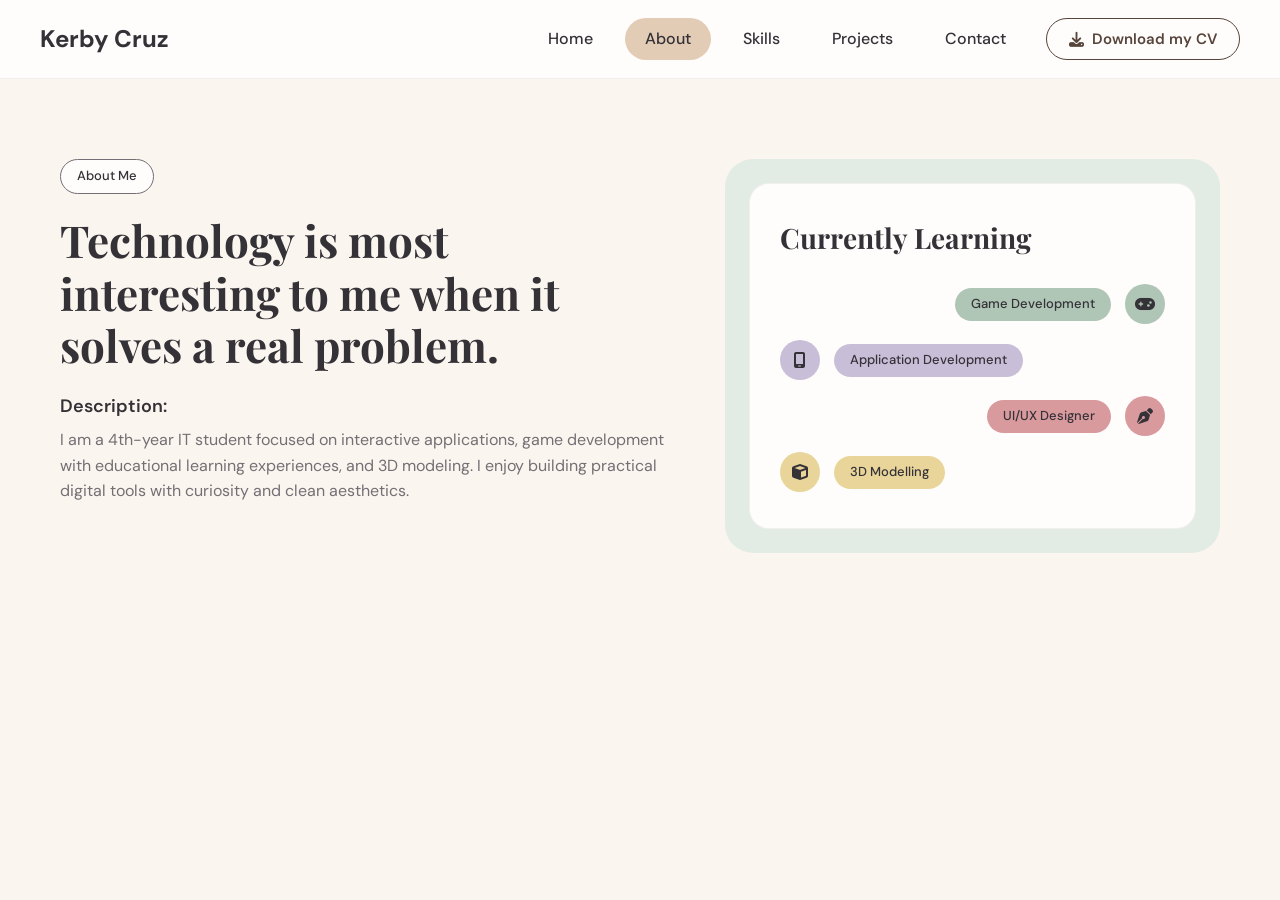
==== about.html @ ebe2f604 "Initial portfolio commit" ====
<!DOCTYPE html>
<html lang="en">
<head>
    <meta charset="UTF-8">
    <meta name="viewport" content="width=device-width, initial-scale=1.0">
    <title>Kerby Cruz - About</title>
    
    <!-- Link to your stylesheet -->
    <link rel="stylesheet" href="style.css">
    
    <!-- Font Awesome for UI and circle icons -->
    <link rel="stylesheet" href="https://cdnjs.cloudflare.com/ajax/libs/font-awesome/6.4.0/css/all.min.css">
</head>
<body>

    <!-- ============================================================
         NAVIGATION BAR
         - "About" retains the active warm brown pill highlight
    ============================================================ -->
    <nav id="navbar">
        <div class="logo">
            <a href="index.html">Kerby Cruz</a>
        </div>

        <div class="nav-links">
            <a href="index.html" class="nav-item">Home</a>
            <a href="about.html" class="nav-item active">About</a>
            <a href="skills.html" class="nav-item">Skills</a>
            <a href="projects.html" class="nav-item">Projects</a>
            <a href="contact.html" class="nav-item">Contact</a>

            <!-- Download CV button -->
            <a href="#" class="btn-nav" download>
                <i class="fa-solid fa-download"></i> Download my CV
            </a>
        </div>
    </nav>

    <!-- ============================================================
         ABOUT SECTION
         - Left Column: Headline and introduction
         - Right Column: "Currently Learning" card with icons inside circles
    ============================================================ -->
    <main class="container about-grid">
        
        <!-- Left Column: Biography -->
        <div class="about-content">
            <span class="pill outline">About Me</span>
            <h2>Technology is most interesting to me when it solves a real problem.</h2>
            
            <p class="description-label">Description:</p>
            <p class="description-text">
                I am a 4th-year IT student focused on interactive applications, 
                game development with educational learning experiences, and 3D modeling. 
                I enjoy building practical digital tools with curiosity and clean aesthetics.
            </p>
        </div>

        <!-- Right Column: Currently Learning Nested Card -->
        <div class="learning-outer-card">
            <div class="learning-inner-card">
                <h3>Currently Learning</h3>

                <div class="learning-list">
                    <!-- 1. Game Development (Green Circle + Gamepad Icon) -->
                    <div class="learning-row align-right">
                        <span class="pill green">Game Development</span>
                        <span class="dot dot-green" title="Game Development">
                            <i class="fa-solid fa-gamepad"></i>
                        </span>
                    </div>

                    <!-- 2. Application Development (Purple Circle + Mobile App Icon) -->
                    <div class="learning-row align-left">
                        <span class="dot dot-purple" title="Application Development">
                            <i class="fa-solid fa-mobile-screen"></i>
                        </span>
                        <span class="pill purple">Application Development</span>
                    </div>

                    <!-- 3. UI/UX Designer (Pink Circle + Pen Nib / Vector Icon) -->
                    <div class="learning-row align-right">
                        <span class="pill pink">UI/UX Designer</span>
                        <span class="dot dot-pink" title="UI/UX Designer">
                            <i class="fa-solid fa-pen-nib"></i>
                        </span>
                    </div>

                    <!-- 4. 3D Modelling (Yellow Circle + 3D Cube Icon) -->
                    <div class="learning-row align-left">
                        <span class="dot dot-yellow" title="3D Modelling">
                            <i class="fa-solid fa-cube"></i>
                        </span>
                        <span class="pill yellow">3D Modelling</span>
                    </div>
                </div>
            </div>
        </div>

    </main>

    <!-- Connect script.js for nav active link handling -->
    <script src="script.js"></script>
</body>
</html>
---- style.css ----
/* ==========================================================================
   1. EXTERNAL FONTS & DESIGN SYSTEM TOKENS
   ========================================================================== */

/* Import Google Fonts: DM Sans for body/UI and Playfair Display for editorial headings */
@import url('https://fonts.googleapis.com/css2?family=DM+Sans:wght@400;500;600;700&family=Playfair+Display:wght@700&display=swap');

:root {
    /* --- Main Brand Palette[cite: 11] --- */
    --warm-cream: #FAF6EF;      /* Default page background */
    --soft-white: #FFFDFC;      /* Cards, navbar, and container surfaces */
    --charcoal: #343137;        /* Primary heading and body text color */
    --muted-gray: #756E74;      /* Subtitles, secondary text, and subtle borders */
    --dark-brown: #57443A;      /* Secondary buttons and navigation borders */

    /* --- Pastel Accents[cite: 11] --- */
    --dusty-rose: #D99A9E;      /* Primary buttons, active highlights, and badges */
    --sage-green: #AFC5B5;      /* 3D placeholder background and development cards */
    --soft-lavender: #C9BED8;   /* Tools and creative work cards */
    --butter-yellow: #E9D59A;   /* Highlights, status badges, and cards */

    /* --- Navigation & Card Accent[cite: 15, 24] --- */
    --active-pill: #E2CCB5;     /* Warm tan active pill and card background from Figma */

    /* --- Typography Setup[cite: 12] --- */
    --font-heading: 'Playfair Display', Georgia, serif;
    --font-body: 'DM Sans', -apple-system, BlinkMacSystemFont, sans-serif;

    /* --- Reusable Geometry & Motion Variables --- */
    --radius-sm: 12px;
    --radius-md: 16px;
    --radius-lg: 20px;
    --radius-xl: 24px;
    --radius-pill: 9999px;
    --transition-fast: 0.2s ease;
    --transition-smooth: 0.25s ease;
}

/* ==========================================================================
   2. BASE & RESET STYLES
   ========================================================================== */

*,
*::before,
*::after {
    margin: 0;
    padding: 0;
    box-sizing: border-box;
}

html {
    scroll-behavior: smooth;
}

body {
    background-color: var(--warm-cream);
    color: var(--charcoal);
    font-family: var(--font-body);
    font-weight: 400; /* Regular body weight (18px)[cite: 12] */
    font-size: 18px;
    line-height: 1.6;
    -webkit-font-smoothing: antialiased;
}

/* Headings Base Hierarchy[cite: 12] */
h1, h2 {
    font-family: var(--font-heading);
    font-weight: 700;
    color: var(--charcoal);
    line-height: 1.2;
}

h1 {
    font-size: clamp(38px, 5vw, 64px); /* Responsive Hero H1[cite: 12] */
}

h2 {
    font-size: clamp(28px, 4vw, 44px); /* Responsive Section H2[cite: 12] */
}

h3 {
    font-family: var(--font-body);
    font-weight: 700;
    font-size: 28px; /* Project H3[cite: 12] */
    color: var(--charcoal);
    line-height: 1.3;
}

/* Reusable Content Wrapper */
.container {
    width: 100%;
    max-width: 1200px;
    margin: 0 auto;
    padding: 80px 20px;
}

/* ==========================================================================
   3. NAVIGATION BAR (Shared Across All Pages)
   ========================================================================== */

nav {
    display: flex;
    justify-content: space-between;
    align-items: center;
    padding: 18px 40px;
    background-color: var(--soft-white); /* Soft White navbar surface (#FFFDFC)[cite: 11] */
    border-bottom: 1px solid rgba(0, 0, 0, 0.06);
    position: sticky;
    top: 0;
    z-index: 100;
}

.logo {
    font-size: 24px;
    font-weight: 700;
}

.logo a {
    text-decoration: none;
    color: var(--charcoal);
}

.nav-links {
    display: flex;
    gap: 12px;
    align-items: center;
}

/* Base navigation tab link */
.nav-links .nav-item {
    text-decoration: none;
    color: var(--charcoal);
    font-size: 16px; /* Nav text size[cite: 12] */
    font-weight: 500;
    padding: 8px 20px; /* Fixed padding prevents layout shifts on selection */
    border-radius: var(--radius-pill); /* Pill shape matching Figma[cite: 15] */
    transition: background-color var(--transition-smooth), color var(--transition-smooth);
}

.nav-links .nav-item:hover {
    background-color: rgba(226, 204, 181, 0.35);
}

/* Active tab highlight[cite: 15] */
.nav-links .nav-item.active {
    background-color: var(--active-pill);
    color: var(--charcoal);
    font-weight: 500;
}

/* Outlined Download CV button[cite: 13] */
.btn-nav {
    border: 1.5px solid var(--dark-brown);
    color: var(--dark-brown) !important;
    padding: 8px 22px;
    border-radius: var(--radius-pill);
    font-weight: 600; /* SemiBold[cite: 12] */
    font-size: 15px;
    text-decoration: none;
    display: inline-flex;
    align-items: center;
    gap: 8px;
    margin-left: 8px;
    transition: background-color var(--transition-fast), color var(--transition-fast);
}

.btn-nav:hover {
    background-color: var(--dark-brown);
    color: var(--soft-white) !important;
}

/* Dark-filled CV button variation for Detail Pages & Contact (Frame 110 & 112)[cite: 29, 40] */
.btn-nav.filled-dark {
    background-color: var(--dark-brown);
    color: var(--soft-white) !important;
    border: none;
    padding: 10px 24px;
}

.btn-nav.filled-dark:hover {
    background-color: var(--charcoal);
    color: var(--soft-white) !important;
}

/* ==========================================================================
   4. COMMON COMPONENTS (PILLS, TAGS & BUTTONS)
   ========================================================================== */

/* Rounded category pill badges */
.pill {
    display: inline-block;
    padding: 6px 16px;
    border-radius: var(--radius-pill);
    font-size: 13px; /* Tag/Badge text size[cite: 12] */
    font-weight: 500;
    margin-bottom: 20px;
}

.pill.outline {
    background-color: var(--soft-white);
    border: 1px solid var(--muted-gray);
    color: var(--charcoal);
}

/* Warm Tan Header Badge ("My Skills", "My Projects", "Get in touch")[cite: 22, 23, 29] */
.pill.brown-pill {
    background-color: var(--active-pill);
    color: var(--charcoal);
    border: none;
}

/* Accent badge fills[cite: 11] */
.pill.green  { background-color: var(--sage-green); }
.pill.purple { background-color: var(--soft-lavender); }
.pill.pink   { background-color: var(--dusty-rose); }
.pill.yellow { background-color: var(--butter-yellow); }

/* General Call-to-Action Buttons */
.btn {
    display: inline-flex;
    align-items: center;
    gap: 8px;
    padding: 12px 26px;
    border-radius: var(--radius-pill);
    text-decoration: none;
    font-size: 15px; /* Button text size[cite: 12] */
    font-weight: 600; /* SemiBold[cite: 12] */
    cursor: pointer;
    transition: transform var(--transition-fast), opacity var(--transition-fast);
}

.btn:hover {
    transform: translateY(-2px);
    opacity: 0.95;
}

/* Primary Filled Button */
.btn.primary {
    background-color: var(--dusty-rose);
    color: var(--soft-white);
    border: 1px solid var(--dusty-rose);
}

/* Secondary Outlined Button */
.btn.outline {
    background-color: transparent;
    border: 1.5px solid var(--dark-brown);
    color: var(--dark-brown);
}

/* ==========================================================================
   5. HERO SECTION (index.html)[cite: 2]
   ========================================================================== */

.hero-grid {
    display: grid;
    grid-template-columns: 1fr 1fr;
    gap: 50px;
    align-items: center;
    min-height: calc(100vh - 120px);
}

.hero-content h1 {
    margin-bottom: 24px;
}

.hero-content p {
    color: var(--muted-gray);
    font-size: 18px;
    max-width: 500px;
}

.hero-buttons {
    display: flex;
    gap: 15px;
    margin-top: 35px;
    margin-bottom: 45px;
    flex-wrap: wrap;
}

.hero-footer {
    display: flex;
    gap: 30px;
    font-size: 12px; /* Caption text size[cite: 12] */
    color: var(--muted-gray);
    text-transform: uppercase;
    letter-spacing: 0.5px;
}

/* Hero Showcase Placeholder Frame */
.image-placeholder {
    width: 100%;
    height: 420px;
    border-radius: var(--radius-md);
    display: flex;
    flex-direction: column;
    justify-content: center;
    align-items: center;
    overflow: hidden;
}

/* Image styling when replacing the placeholder icon */
.hero-image img,
.hero-img {
    width: 100%;
    height: 420px;
    object-fit: cover;
    border-radius: var(--radius-md);
    display: block;
}

.green-bg {
    background-color: var(--sage-green);
    border-radius: var(--radius-md);
}

.green-bg .fa-image {
    background: var(--charcoal);
    color: var(--soft-white);
    padding: 35px;
    border-radius: var(--radius-lg);
    margin-bottom: 12px;
}

.green-bg p {
    font-size: 14px;
    font-weight: 600;
    letter-spacing: 1px;
}

/* ==========================================================================
   6. ABOUT & LEARNING SECTION (about.html)[cite: 21, 34]
   ========================================================================== */

.about-grid {
    display: grid;
    grid-template-columns: 1.1fr 0.9fr;
    gap: 60px;
    align-items: start;
}

.about-content h2 {
    margin-bottom: 20px;
}

.description-label {
    font-weight: 600;
    margin-top: 18px;
    margin-bottom: 6px;
    color: var(--charcoal);
}

.description-text {
    color: var(--muted-gray);
    font-size: 16px;
    line-height: 1.6;
}

/* Currently Learning Nested Card Frame[cite: 21] */
.learning-outer-card {
    background-color: #E2ECE5; /* Soft mint outer layer[cite: 21] */
    padding: 24px;
    border-radius: 28px;
}

.learning-inner-card {
    background-color: var(--soft-white);
    border: 1px solid rgba(0, 0, 0, 0.05);
    padding: 36px 30px;
    border-radius: var(--radius-lg);
}

.learning-inner-card h3 {
    font-family: var(--font-heading);
    font-size: 28px;
    font-weight: 700;
    margin-bottom: 28px;
}

.learning-list {
    display: flex;
    flex-direction: column;
    gap: 16px;
}

.learning-row {
    display: flex;
    align-items: center;
    gap: 14px;
}

.learning-row.align-right {
    justify-content: flex-end;
}

.learning-row.align-left {
    justify-content: flex-start;
}

.learning-row .pill {
    margin-bottom: 0;
}

/* Decorative Circles with Centered Font Awesome Icons[cite: 21, 34] */
.dot {
    width: 40px;
    height: 40px;
    border-radius: 50%;
    display: inline-flex;
    align-items: center;
    justify-content: center;
    flex-shrink: 0;
    color: var(--charcoal);
    font-size: 16px;
    transition: transform var(--transition-fast);
}

.dot:hover {
    transform: scale(1.1);
}

.dot-green  { background-color: var(--sage-green); }
.dot-purple { background-color: var(--soft-lavender); }
.dot-pink   { background-color: var(--dusty-rose); }
.dot-yellow { background-color: var(--butter-yellow); }

/* ==========================================================================
   7. SKILLS & TECHNOLOGIES SECTION (skills.html)[cite: 22]
   ========================================================================== */

#skills-page h2 {
    margin-top: 10px;
    margin-bottom: 45px;
}

.skills-grid {
    display: grid;
    grid-template-columns: repeat(2, 1fr);
    gap: 40px;
    padding-left: 10px; /* Accommodates the offset background shadow layer */
}

/* Base Stacked Skill Card[cite: 22] */
.skill-card {
    position: relative;
    border: 1.5px solid var(--charcoal);
    border-radius: var(--radius-xl);
    padding: 35px 40px;
    min-height: 240px;
    z-index: 1;
    display: flex;
    flex-direction: column;
}

/* Underlying Shadow Layer recreating the down-and-left layered effect[cite: 22] */
.skill-card::before {
    content: '';
    position: absolute;
    top: 10px;
    left: -10px;
    width: 100%;
    height: 100%;
    border: 1.5px solid var(--charcoal);
    border-radius: var(--radius-xl);
    background-color: inherit;
    z-index: -1;
}

/* Card Accent Fills[cite: 22] */
.card-green  { background-color: var(--sage-green); }
.card-purple { background-color: var(--soft-lavender); }
.card-yellow { background-color: var(--butter-yellow); }
.card-pink   { background-color: var(--dusty-rose); }

.skill-card h3 {
    font-size: 20px;
    font-weight: 700;
    letter-spacing: 0.5px;
    margin-bottom: 24px;
    text-align: center;
}

.skill-card ul {
    list-style-type: disc;
    padding-left: 20px;
    font-size: 16px;
    line-height: 1.8;
}

/* Two-column layout inside Tools card[cite: 22] */
.skill-card .two-col {
    display: grid;
    grid-template-columns: 1fr 1fr;
    gap: 20px;
    list-style-type: none;
    padding-left: 0;
}

.skill-card .two-col div {
    list-style-type: disc;
    padding-left: 20px;
}

.empty-card {
    min-height: 240px;
}

/* ==========================================================================
   8. PROJECTS SECTION & GALLERIES (projects.html)[cite: 23, 24, 25, 26]
   ========================================================================== */

.project-group {
    margin-top: 40px;
    margin-bottom: 70px;
}

.project-group-title {
    font-family: var(--font-heading);
    font-size: 38px;
    font-weight: 700;
    margin-bottom: 28px;
    color: var(--charcoal);
    letter-spacing: 0.5px;
}

.projects-grid {
    display: grid;
    grid-template-columns: repeat(3, 1fr);
    gap: 30px;
}

.single-card-grid {
    grid-template-columns: repeat(3, 1fr);
}

/* Project Card Base Styling[cite: 24] */
.project-card {
    background-color: var(--active-pill); /* Warm tan card surface (#E2CCB5)[cite: 24] */
    border: 1.5px solid var(--charcoal);
    border-radius: var(--radius-lg);
    overflow: hidden;
    display: flex;
    flex-direction: column;
    transition: transform var(--transition-fast);
}

.project-card:hover {
    transform: translateY(-4px);
}

/* Media Upper Container */
.card-img {
    background-color: var(--active-pill);
    height: 190px;
    display: flex;
    justify-content: center;
    align-items: center;
    border-bottom: 1.5px solid var(--charcoal);
    position: relative;
    overflow: hidden;
}

.card-img img {
    width: 100%;
    height: 100%;
    object-fit: cover;
    display: block;
}

/* Featured Project Logo Frame & Sizing (Cozy Kana Logo) */
.card-img.logo-container,
.card-img.logo-display {
    display: flex;
    justify-content: center;
    align-items: center;
    padding: 24px;
    background-color: var(--active-pill);
}

.featured-logo-img,
.featured-project-logo {
    max-height: 110px;
    max-width: 120px;
    width: auto;
    height: auto;
    object-fit: contain;
    border-radius: 18px; /* Rounded app-icon aesthetic */
    box-shadow: 0 4px 14px rgba(0, 0, 0, 0.08);
    transition: transform var(--transition-fast);
}

.project-card:hover .featured-logo-img,
.project-card:hover .featured-project-logo {
    transform: scale(1.05);
}

/* Black icon box placeholder[cite: 23, 24] */
.card-img .icon-box {
    background-color: #000;
    color: #FFFDFC;
    width: 65px;
    height: 75px;
    border-radius: 14px;
    display: flex;
    align-items: center;
    justify-content: center;
    font-size: 26px;
}

/* Card Information Body */
.card-info {
    padding: 20px 22px 24px;
    display: flex;
    flex-direction: column;
    flex-grow: 1;
}

.card-info h3 {
    font-size: 19px;
    font-weight: 700;
    color: var(--charcoal);
    line-height: 1.35;
    margin-bottom: 10px;
}

.card-desc {
    font-size: 13px;
    color: var(--charcoal);
    line-height: 1.5;
    margin-bottom: 18px;
}

/* Tech / Attribute Pills inside project cards */
.tags {
    display: flex;
    gap: 8px;
    margin: 12px 0;
    flex-wrap: wrap;
}

.tag {
    background: var(--warm-cream);
    border: 1px solid var(--muted-gray);
    padding: 4px 10px;
    border-radius: var(--radius-sm);
    font-size: 12px; /* Caption / Tag size[cite: 12] */
    font-weight: 500;
}

.status-row {
    display: flex;
    justify-content: space-between;
    align-items: center;
    margin-top: auto;
    padding-top: 15px;
}

.status-row.right {
    justify-content: flex-end;
}

.status-pill {
    padding: 4px 12px;
    border-radius: var(--radius-sm);
    font-size: 12px;
    font-weight: 500;
    border: 1.5px solid var(--charcoal);
}

.yellow-status { background-color: var(--butter-yellow); }
.red-status    { background-color: var(--dusty-rose); }

/* Circular arrow button link */
.arrow-btn {
    background: transparent;
    border: 1.5px solid var(--charcoal);
    color: var(--charcoal);
    border-radius: 50%;
    width: 32px;
    height: 32px;
    display: inline-flex;
    align-items: center;
    justify-content: center;
    text-decoration: none;
    cursor: pointer;
    font-size: 16px;
    transition: background-color var(--transition-fast), color var(--transition-fast);
}

.arrow-btn:hover {
    background-color: var(--charcoal);
    color: var(--soft-white);
}

/* Pill Action Buttons ("View 3D Project ->", "View Case Study ->")[cite: 25, 26] */
.btn-row {
    margin-top: auto;
    display: flex;
    justify-content: center;
    padding-top: 10px;
}

.view-pill-btn {
    display: inline-block;
    background-color: rgba(255, 255, 255, 0.45);
    border: 1.5px solid var(--charcoal);
    color: var(--charcoal);
    text-decoration: none;
    font-size: 13px;
    font-weight: 500;
    padding: 7px 18px;
    border-radius: var(--radius-lg);
    transition: background-color var(--transition-fast), transform 0.15s ease;
}

.view-pill-btn:hover {
    background-color: var(--charcoal);
    color: var(--soft-white);
    transform: translateY(-1px);
}

/* ==========================================================================
   9. PROJECT DETAIL PAGES (project-cozy-room.html & project-cozy-kana.html)[cite: 32, 40]
   ========================================================================== */

.project-detail-container {
    padding-top: 40px;
    padding-bottom: 90px;
}

/* Back Link Arrow */
.back-link {
    display: inline-flex;
    align-items: center;
    justify-content: center;
    color: var(--charcoal);
    text-decoration: none;
    font-size: 24px;
    margin-bottom: 25px;
    transition: transform var(--transition-fast);
}

.back-link:hover {
    transform: translateX(-4px);
}

/* Gallery & Showcase Frame */
.gallery-wrapper {
    display: flex;
    flex-direction: column;
    gap: 20px;
    margin-bottom: 45px;
}

.main-showcase-box {
    background-color: var(--active-pill);
    border: 1.5px solid var(--charcoal);
    border-radius: var(--radius-lg);
    height: 440px;
    display: flex;
    align-items: center;
    justify-content: space-between;
    padding: 20px 25px;
    position: relative;
    overflow: hidden;
}

/* Carousel Prev/Next Buttons */
.carousel-arrow {
    background-color: rgba(255, 255, 255, 0.7);
    border: 1.5px solid var(--charcoal);
    color: var(--charcoal);
    width: 42px;
    height: 42px;
    border-radius: 50%;
    display: flex;
    align-items: center;
    justify-content: center;
    cursor: pointer;
    font-size: 16px;
    flex-shrink: 0;
    z-index: 10;
    transition: background-color var(--transition-fast), transform 0.15s ease;
}

.carousel-arrow:hover {
    background-color: var(--charcoal);
    color: var(--soft-white);
    transform: scale(1.08);
}

/* Large Placeholder & Showcase Image Containers */
.icon-box-large {
    background-color: #000;
    color: #FFFDFC;
    width: 100px;
    height: 120px;
    border-radius: var(--radius-lg);
    display: flex;
    align-items: center;
    justify-content: center;
    font-size: 42px;
}

.showcase-display,
.showcase-image-container {
    display: flex;
    flex-direction: column;
    align-items: center;
    justify-content: center;
    height: 100%;
    width: 100%;
    pointer-events: none;
}

.showcase-img,
#main-showcase-img {
    max-height: 330px;
    max-width: 85%;
    object-fit: contain;
    border-radius: 14px;
    box-shadow: 0 10px 24px rgba(0, 0, 0, 0.15);
    transition: opacity var(--transition-fast), transform var(--transition-fast);
}

.showcase-caption,
#main-showcase-caption {
    margin-top: 12px;
    font-size: 14px;
    font-weight: 600;
    color: var(--charcoal);
    text-align: center;
    letter-spacing: 0.3px;
}

/* Universal Thumbnail Gallery Strip (Supports 4 to 10+ items smoothly) */
.thumbnail-strip {
    display: flex;
    gap: 14px;
    overflow-x: auto;
    padding: 14px 4px 10px;
    scroll-behavior: smooth;
    -webkit-overflow-scrolling: touch;
}

/* Clean Custom Scrollbar for Thumbnails */
.thumbnail-strip::-webkit-scrollbar {
    height: 6px;
}
.thumbnail-strip::-webkit-scrollbar-track {
    background: rgba(0, 0, 0, 0.05);
    border-radius: 10px;
}
.thumbnail-strip::-webkit-scrollbar-thumb {
    background: var(--active-pill);
    border-radius: 10px;
}

/* Individual Thumbnail Button */
.thumb-box {
    flex: 0 0 100px;
    height: 130px;
    background-color: var(--active-pill);
    border: 1.5px solid var(--charcoal);
    border-radius: 14px;
    padding: 6px;
    display: flex;
    flex-direction: column;
    align-items: center;
    justify-content: space-between;
    cursor: pointer;
    transition: transform var(--transition-fast), border-color var(--transition-fast), box-shadow var(--transition-fast);
}

.thumb-box img {
    width: 100%;
    height: 84px;
    object-fit: contain;
    border-radius: 8px;
    background-color: var(--soft-white);
}

.thumb-label {
    font-size: 11px;
    font-weight: 600;
    color: var(--charcoal);
    margin-top: 4px;
    white-space: nowrap;
    overflow: hidden;
    text-overflow: ellipsis;
    max-width: 90px;
    text-align: center;
}

/* Legacy Icon-based Thumbnail Support (Cozy Room) */
.thumb-icon {
    background-color: #000;
    color: #FFFDFC;
    width: 44px;
    height: 52px;
    border-radius: 10px;
    display: flex;
    align-items: center;
    justify-content: center;
    font-size: 18px;
}

.thumb-box:hover {
    transform: translateY(-3px);
}

.thumb-box.active-thumb {
    border: 2.5px solid var(--charcoal);
    box-shadow: 0 6px 14px rgba(0, 0, 0, 0.16);
    background-color: #D3B99E;
}

/* Detail Specifications & Two-Column Split */
.project-detail-title {
    font-family: var(--font-heading);
    font-size: 42px;
    font-weight: 700;
    margin-bottom: 12px;
}

.detail-tags {
    margin-bottom: 30px;
}

.project-columns {
    display: flex;
    gap: 40px;
    align-items: stretch;
    margin-top: 25px;
}

.column-left {
    flex: 1;
}

.column-right {
    flex: 1.3;
}

.vertical-divider {
    width: 1.5px;
    background-color: var(--charcoal);
    align-self: stretch;
}

.info-block {
    margin-bottom: 24px;
}

.info-block h3 {
    font-family: var(--font-body);
    font-size: 18px;
    font-weight: 700;
    color: var(--charcoal);
    margin-bottom: 8px;
}

.info-block p {
    font-size: 16px;
    color: var(--charcoal);
    line-height: 1.6;
}

/* Bullet list & Technical Code styling */
.bullet-list {
    list-style-type: disc;
    padding-left: 20px;
    font-size: 16px;
    line-height: 1.7;
    color: var(--charcoal);
}

.bullet-list li {
    margin-bottom: 12px;
}

.bullet-list strong {
    color: var(--charcoal);
    font-weight: 600;
}

.bullet-list code {
    background-color: rgba(52, 49, 55, 0.08);
    color: var(--charcoal);
    padding: 2px 6px;
    border-radius: 6px;
    font-family: 'Courier New', Courier, monospace;
    font-size: 14px;
}

/* ==========================================================================
   10. CONTACT SECTION (contact.html - Frame 112)[cite: 29]
   ========================================================================== */

.contact-container {
    min-height: calc(100vh - 100px);
    display: flex;
    flex-direction: column;
    justify-content: space-between;
    padding-top: 60px;
    padding-bottom: 70px;
}

.contact-title {
    font-family: var(--font-heading);
    font-size: 54px;
    font-weight: 700;
    color: var(--charcoal);
    margin-top: 15px;
    margin-bottom: 18px;
    line-height: 1.2;
}

.contact-subtitle {
    color: var(--charcoal);
    font-family: var(--font-body);
    font-size: 18px;
    max-width: 520px;
    line-height: 1.5;
}

/* Bottom Centered Contact Links[cite: 29] */
.social-links-footer {
    display: flex;
    justify-content: center;
    align-items: center;
    gap: 60px;
    margin-top: 120px;
}

.social-link-item {
    display: inline-flex;
    align-items: center;
    gap: 12px;
    text-decoration: none;
    color: var(--charcoal);
    font-family: var(--font-body);
    font-size: 20px;
    font-weight: 500;
    transition: opacity var(--transition-fast), transform var(--transition-fast);
}

.social-link-item i {
    font-size: 28px;
}

.social-link-item:hover {
    opacity: 0.65;
    transform: translateY(-2px);
}

/* ==========================================================================
   11. CONSOLIDATED RESPONSIVE BREAKPOINTS (TABLET & MOBILE)
   ========================================================================== */

/* Tablets and medium screens (under 992px) */
@media (max-width: 992px) {
    h1 { font-size: 48px; }
    h2 { font-size: 36px; }

    .hero-grid,
    .about-grid {
        grid-template-columns: 1fr;
        gap: 40px;
    }

    .projects-grid,
    .single-card-grid {
        grid-template-columns: repeat(2, 1fr);
    }

    .skills-grid {
        grid-template-columns: 1fr;
    }
}

/* Intermediate Tablet / Detail Page Breakpoint (under 768px) */
@media (max-width: 768px) {
    .main-showcase-box {
        height: 320px;
        padding: 10px 15px;
    }

    .showcase-img,
    #main-showcase-img {
        max-height: 220px;
    }

    .thumb-box {
        flex: 0 0 85px;
        height: 115px;
    }

    .thumb-box img {
        height: 70px;
    }

    .project-columns {
        flex-direction: column;
        gap: 20px;
    }

    .vertical-divider {
        display: none;
    }

    .project-detail-title {
        font-size: 32px;
    }
}

/* Mobile Devices (under 640px) */
@media (max-width: 640px) {
    nav {
        flex-direction: column;
        gap: 15px;
        padding: 15px 20px;
    }

    .nav-links {
        flex-wrap: wrap;
        justify-content: center;
        gap: 10px;
    }

    .contact-title {
        font-size: 36px;
    }

    .projects-grid,
    .single-card-grid {
        grid-template-columns: 1fr;
    }

    .skill-card .two-col {
        grid-template-columns: 1fr;
    }

    .social-links-footer {
        flex-direction: column;
        gap: 24px;
        align-items: center;
        margin-top: 60px;
    }
}
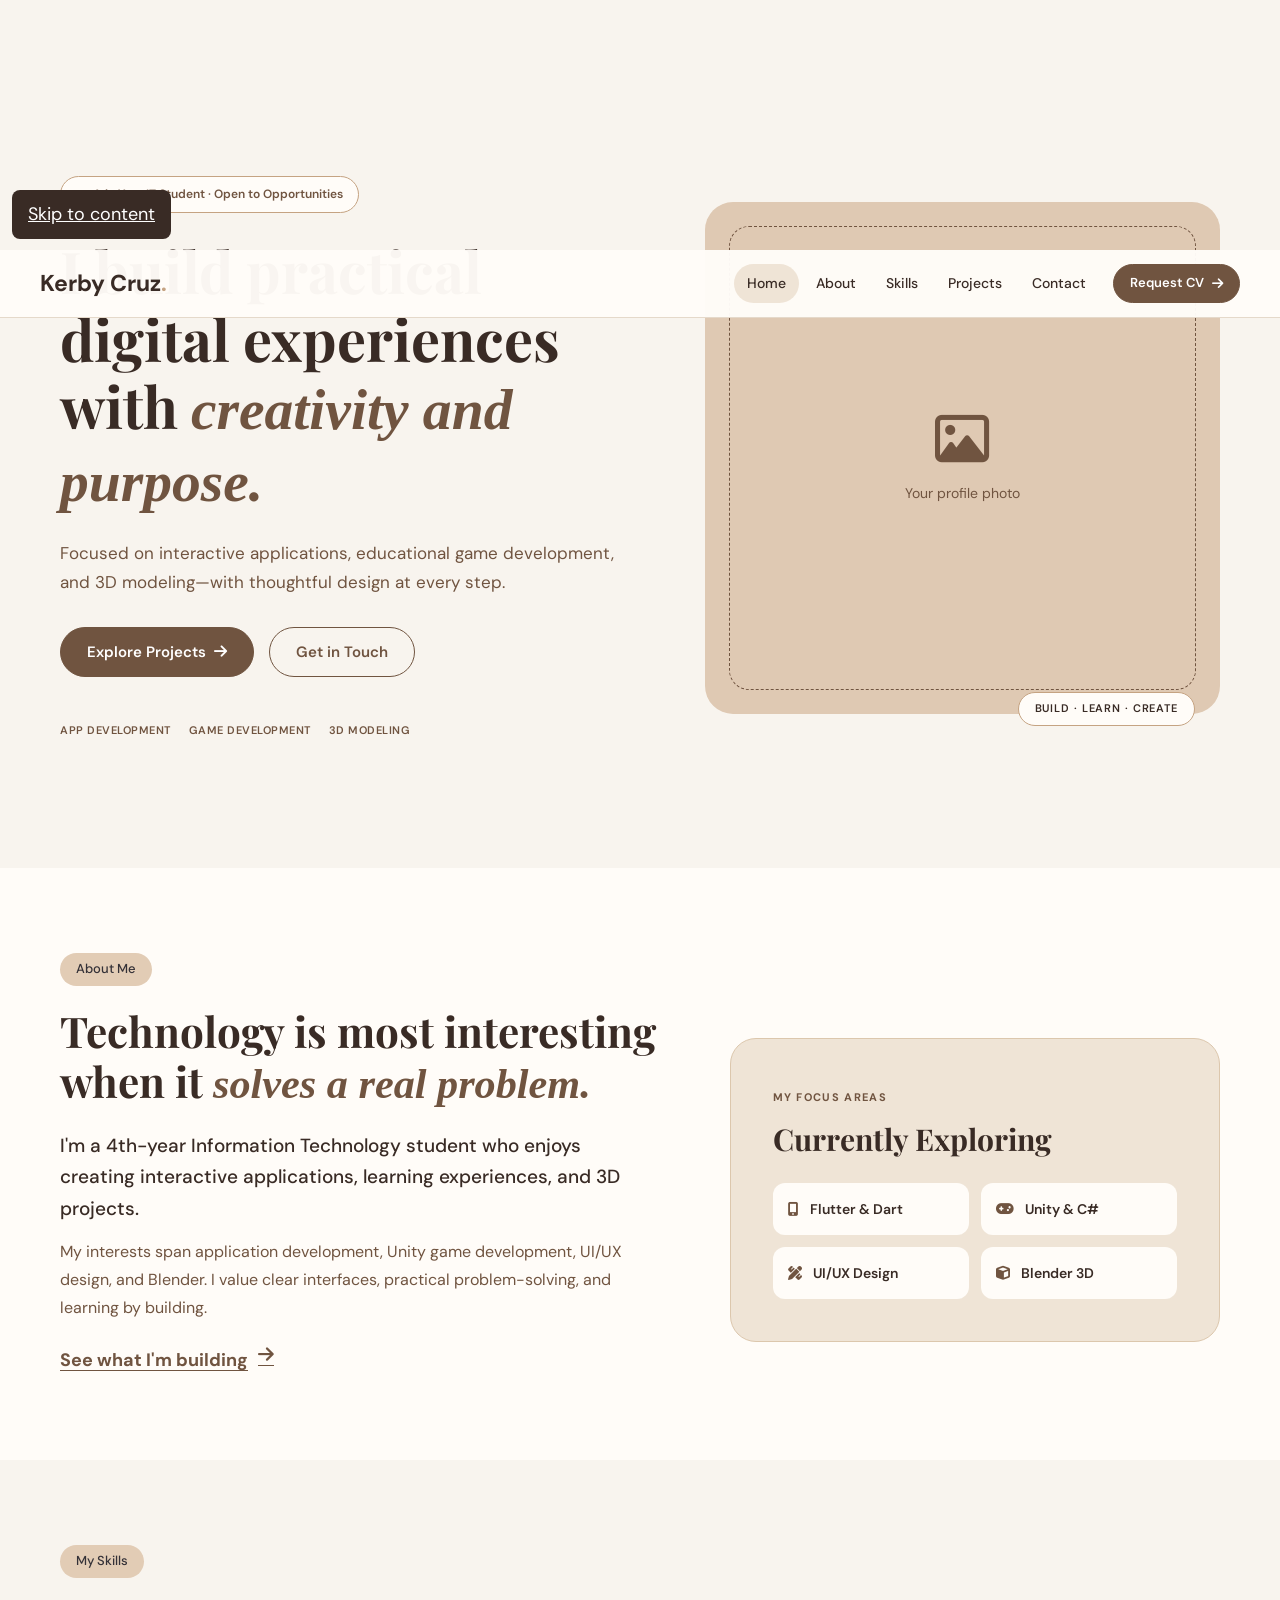
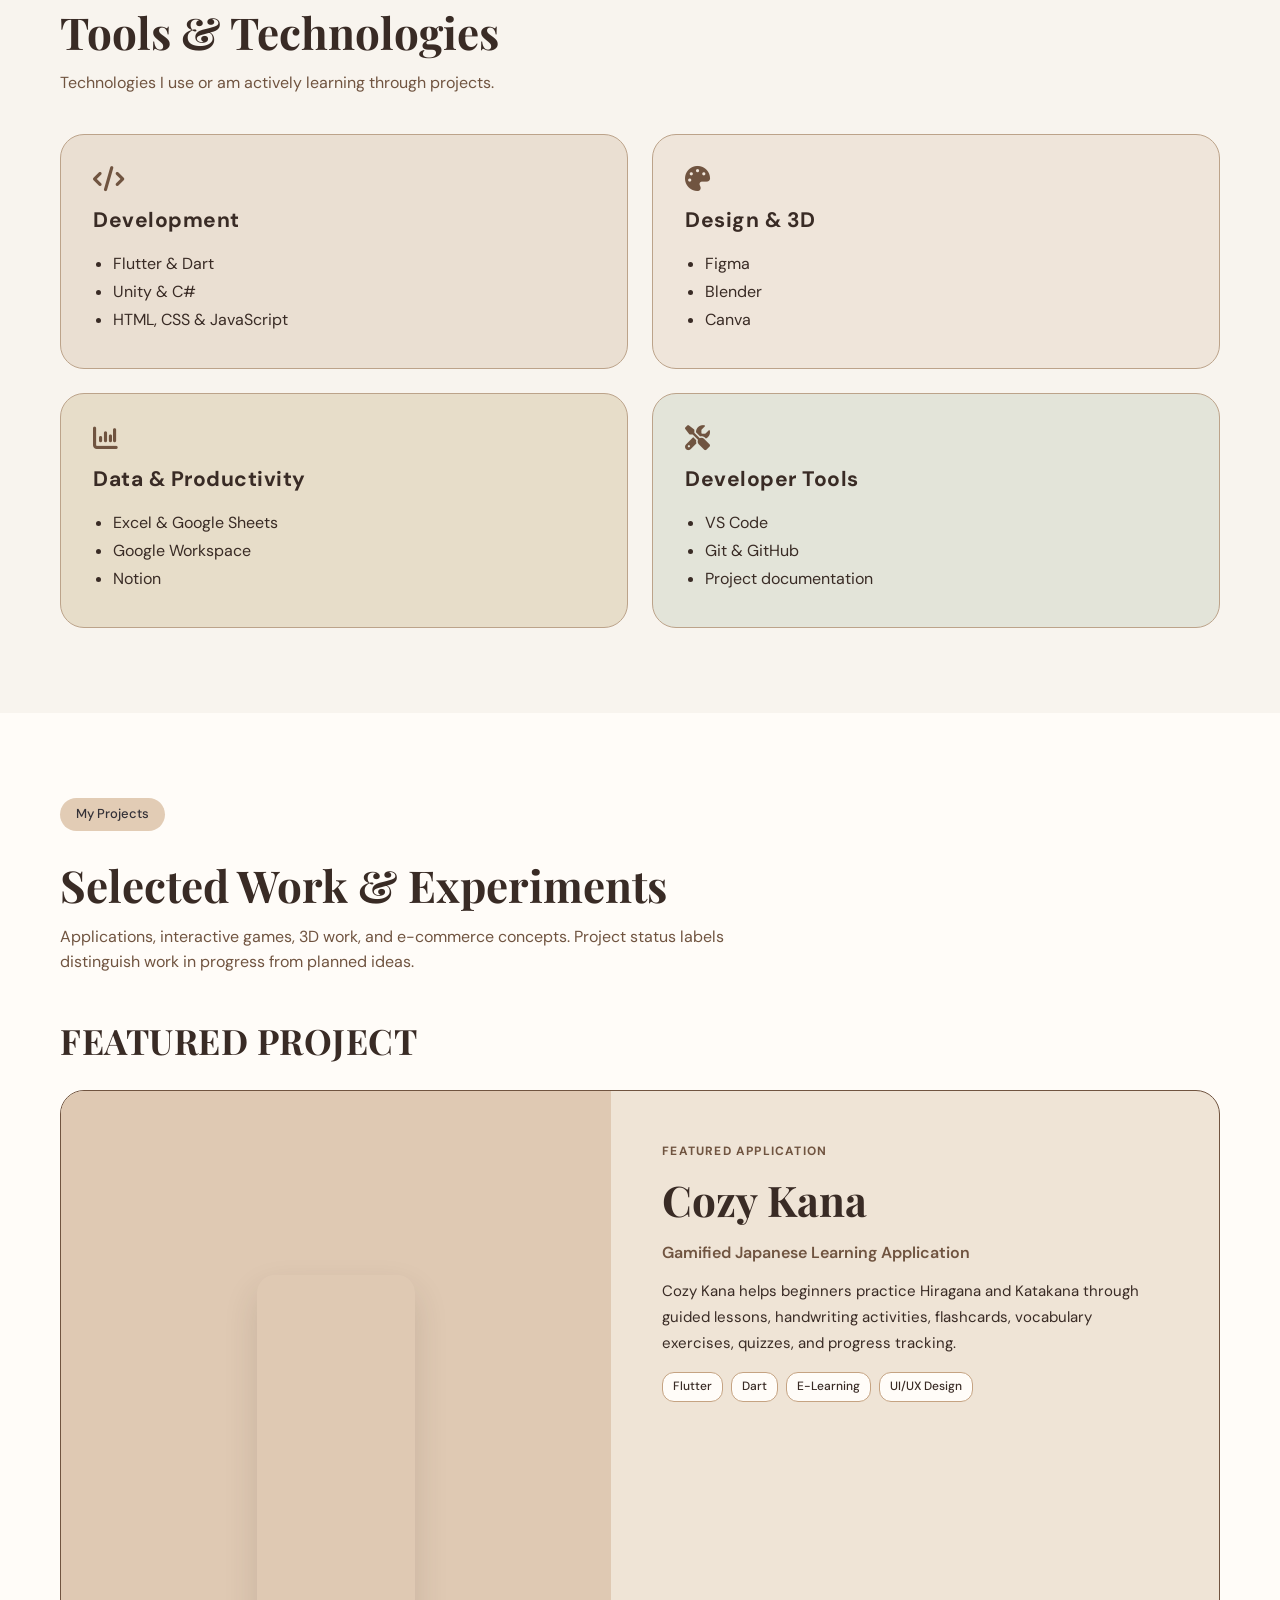
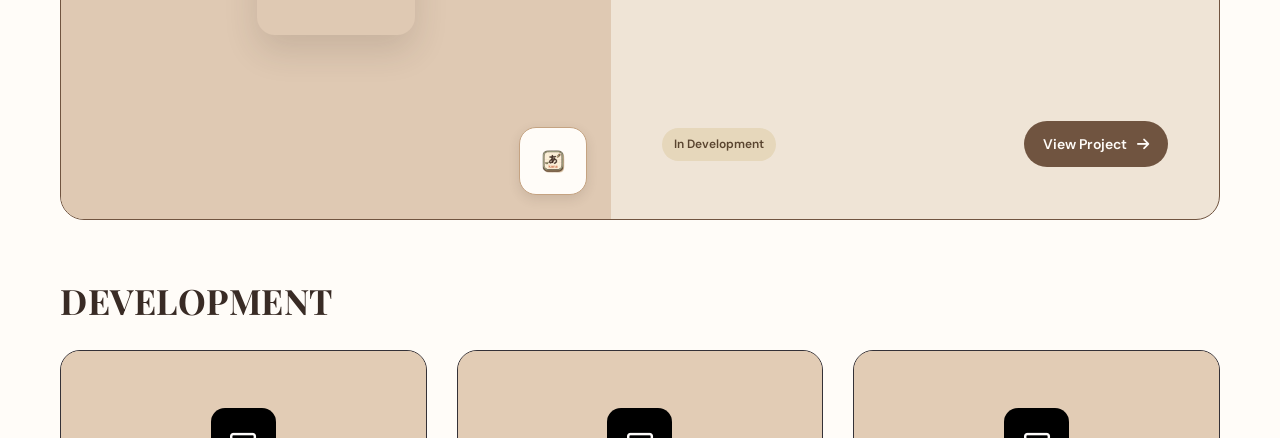
==== commit e01827bb: "Redesign portfolio with responsive single-page layout - Converted the portfolio into a scrollable si" ====
--- a/about.html
+++ b/about.html
@@ -1,105 +1,11 @@
 <!DOCTYPE html>
 <html lang="en">
 <head>
-    <meta charset="UTF-8">
-    <meta name="viewport" content="width=device-width, initial-scale=1.0">
-    <title>Kerby Cruz - About</title>
-    
-    <!-- Link to your stylesheet -->
-    <link rel="stylesheet" href="style.css">
-    
-    <!-- Font Awesome for UI and circle icons -->
-    <link rel="stylesheet" href="https://cdnjs.cloudflare.com/ajax/libs/font-awesome/6.4.0/css/all.min.css">
+<meta charset="UTF-8">
+<meta name="viewport" content="width=device-width, initial-scale=1">
+<!-- Compatibility redirect: this content now lives on the scrolling homepage. -->
+<meta http-equiv="refresh" content="0; url=index.html#about">
+<title>Redirecting to About | Kerby Cruz</title>
 </head>
-<body>
-
-    <!-- ============================================================
-         NAVIGATION BAR
-         - "About" retains the active warm brown pill highlight
-    ============================================================ -->
-    <nav id="navbar">
-        <div class="logo">
-            <a href="index.html">Kerby Cruz</a>
-        </div>
-
-        <div class="nav-links">
-            <a href="index.html" class="nav-item">Home</a>
-            <a href="about.html" class="nav-item active">About</a>
-            <a href="skills.html" class="nav-item">Skills</a>
-            <a href="projects.html" class="nav-item">Projects</a>
-            <a href="contact.html" class="nav-item">Contact</a>
-
-            <!-- Download CV button -->
-            <a href="#" class="btn-nav" download>
-                <i class="fa-solid fa-download"></i> Download my CV
-            </a>
-        </div>
-    </nav>
-
-    <!-- ============================================================
-         ABOUT SECTION
-         - Left Column: Headline and introduction
-         - Right Column: "Currently Learning" card with icons inside circles
-    ============================================================ -->
-    <main class="container about-grid">
-        
-        <!-- Left Column: Biography -->
-        <div class="about-content">
-            <span class="pill outline">About Me</span>
-            <h2>Technology is most interesting to me when it solves a real problem.</h2>
-            
-            <p class="description-label">Description:</p>
-            <p class="description-text">
-                I am a 4th-year IT student focused on interactive applications, 
-                game development with educational learning experiences, and 3D modeling. 
-                I enjoy building practical digital tools with curiosity and clean aesthetics.
-            </p>
-        </div>
-
-        <!-- Right Column: Currently Learning Nested Card -->
-        <div class="learning-outer-card">
-            <div class="learning-inner-card">
-                <h3>Currently Learning</h3>
-
-                <div class="learning-list">
-                    <!-- 1. Game Development (Green Circle + Gamepad Icon) -->
-                    <div class="learning-row align-right">
-                        <span class="pill green">Game Development</span>
-                        <span class="dot dot-green" title="Game Development">
-                            <i class="fa-solid fa-gamepad"></i>
-                        </span>
-                    </div>
-
-                    <!-- 2. Application Development (Purple Circle + Mobile App Icon) -->
-                    <div class="learning-row align-left">
-                        <span class="dot dot-purple" title="Application Development">
-                            <i class="fa-solid fa-mobile-screen"></i>
-                        </span>
-                        <span class="pill purple">Application Development</span>
-                    </div>
-
-                    <!-- 3. UI/UX Designer (Pink Circle + Pen Nib / Vector Icon) -->
-                    <div class="learning-row align-right">
-                        <span class="pill pink">UI/UX Designer</span>
-                        <span class="dot dot-pink" title="UI/UX Designer">
-                            <i class="fa-solid fa-pen-nib"></i>
-                        </span>
-                    </div>
-
-                    <!-- 4. 3D Modelling (Yellow Circle + 3D Cube Icon) -->
-                    <div class="learning-row align-left">
-                        <span class="dot dot-yellow" title="3D Modelling">
-                            <i class="fa-solid fa-cube"></i>
-                        </span>
-                        <span class="pill yellow">3D Modelling</span>
-                    </div>
-                </div>
-            </div>
-        </div>
-
-    </main>
-
-    <!-- Connect script.js for nav active link handling -->
-    <script src="script.js"></script>
-</body>
-</html>+<body><p>This page is now part of the <a href="index.html#about">scrollable portfolio</a>.</p></body>
+</html>
